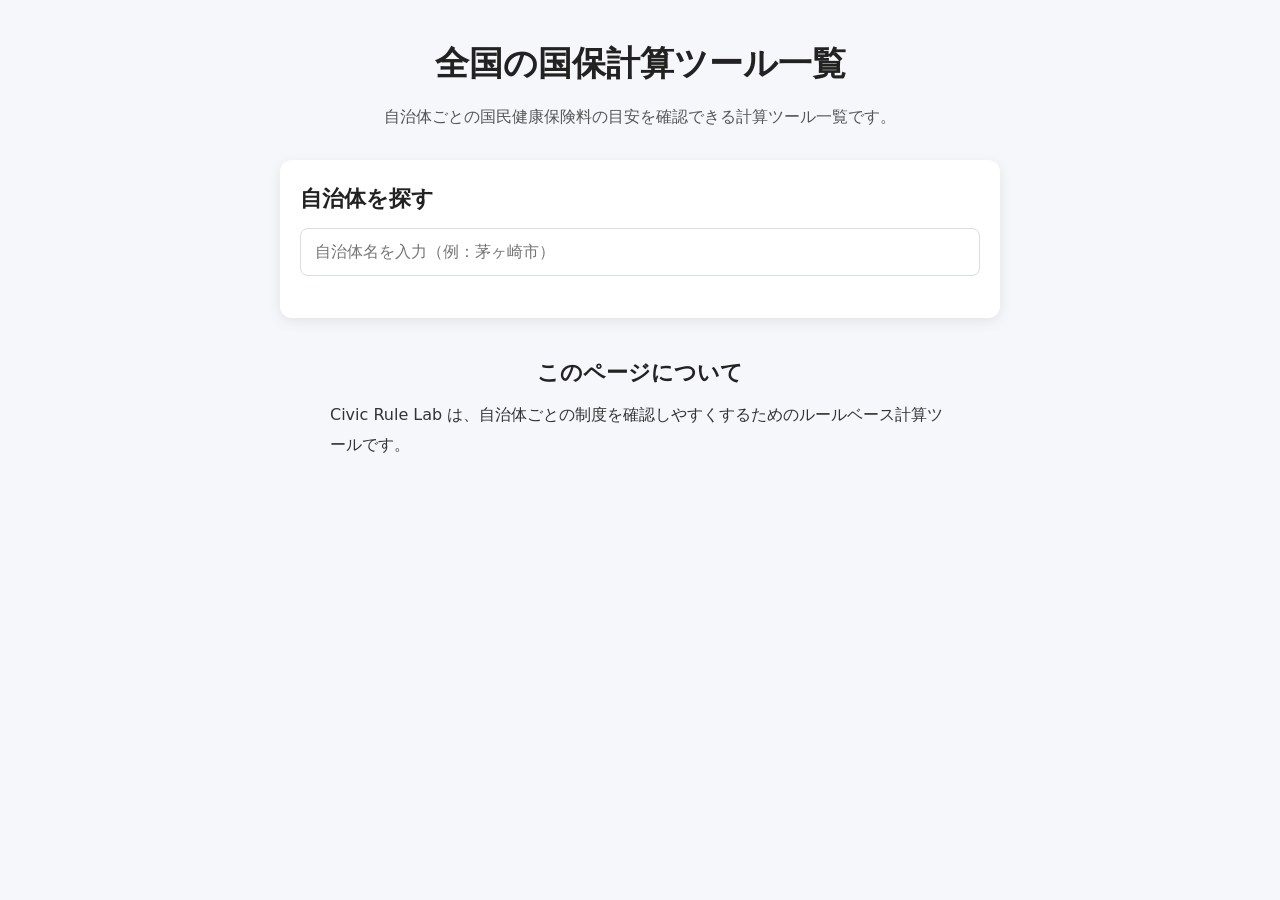
==== index.html @ 44d01774 "Update index.html" ====
<!DOCTYPE html>
<html lang="ja">
<head>
  <meta charset="UTF-8">
  <meta name="viewport" content="width=device-width, initial-scale=1.0">
  <title>全国の国保計算ツール一覧 | Civic Rule Lab</title>

  <style>
    body{
      font-family: system-ui, -apple-system, sans-serif;
      background:#f5f7fb;
      margin:0;
      color:#222;
    }

    .wrap{
      max-width:760px;
      margin:40px auto;
      padding:0 20px 60px;
    }

    h1{
      text-align:center;
      line-height:1.4;
      margin:10px 0 14px;
      font-size:34px;
    }

    .lead{
      max-width:620px;
      margin:0 auto 28px;
      text-align:center;
      line-height:1.9;
      color:#555;
    }

    .card{
      background:#fff;
      border-radius:12px;
      box-shadow:0 4px 14px rgba(0,0,0,0.08);
      padding:24px 20px;
      max-width:680px;
      margin:0 auto 24px;
    }

    .card h2{
      margin:0 0 14px;
      font-size:22px;
    }

    .searchBox{
      width:100%;
      box-sizing:border-box;
      padding:14px;
      border:1px solid #d8dee8;
      border-radius:8px;
      font-size:16px;
    }

    .city-list{
      list-style:none;
      padding:0;
      margin:18px 0 0;
    }

    .city-list li{
      border-top:1px solid #eceff5;
      padding:16px 0;
    }

    .city-list li:first-child{
      border-top:none;
      padding-top:0;
    }

    .city-link{
      display:block;
      text-decoration:none;
      color:inherit;
    }

    .city-name{
      color:#2563eb;
      font-weight:700;
      font-size:18px;
    }

    .city-name.plain{
      color:#222;
    }

    .city-meta{
      margin-top:6px;
      color:#666;
      font-size:14px;
    }

    .section-title{
      max-width:680px;
      margin:40px auto 12px;
      text-align:center;
      font-size:22px;
    }

    .section-text{
      max-width:620px;
      margin:0 auto 28px;
      line-height:1.9;
      color:#333;
    }

    @media (max-width:640px){
      .wrap{
        margin:24px auto;
        padding:0 14px 40px;
      }

      h1{
        font-size:28px;
      }
    }
  </style>
</head>
<body>
  <div class="wrap">

    <h1>全国の国保計算ツール一覧</h1>

    <p class="lead">
      自治体ごとの国民健康保険料の目安を確認できる計算ツール一覧です。
    </p>

    <div class="card">
      <h2>自治体を探す</h2>

      <input
        id="searchBox"
        class="searchBox"
        type="text"
        placeholder="自治体名を入力（例：茅ヶ崎市）"
      >

      <ul id="cityList" class="city-list"></ul>
    </div>

    <h2 class="section-title">このページについて</h2>
    <div class="section-text">
      Civic Rule Lab は、自治体ごとの制度を確認しやすくするためのルールベース計算ツールです。
    </div>

  </div>

  <script src="search.js?v=1"></script>
</body>
</html>
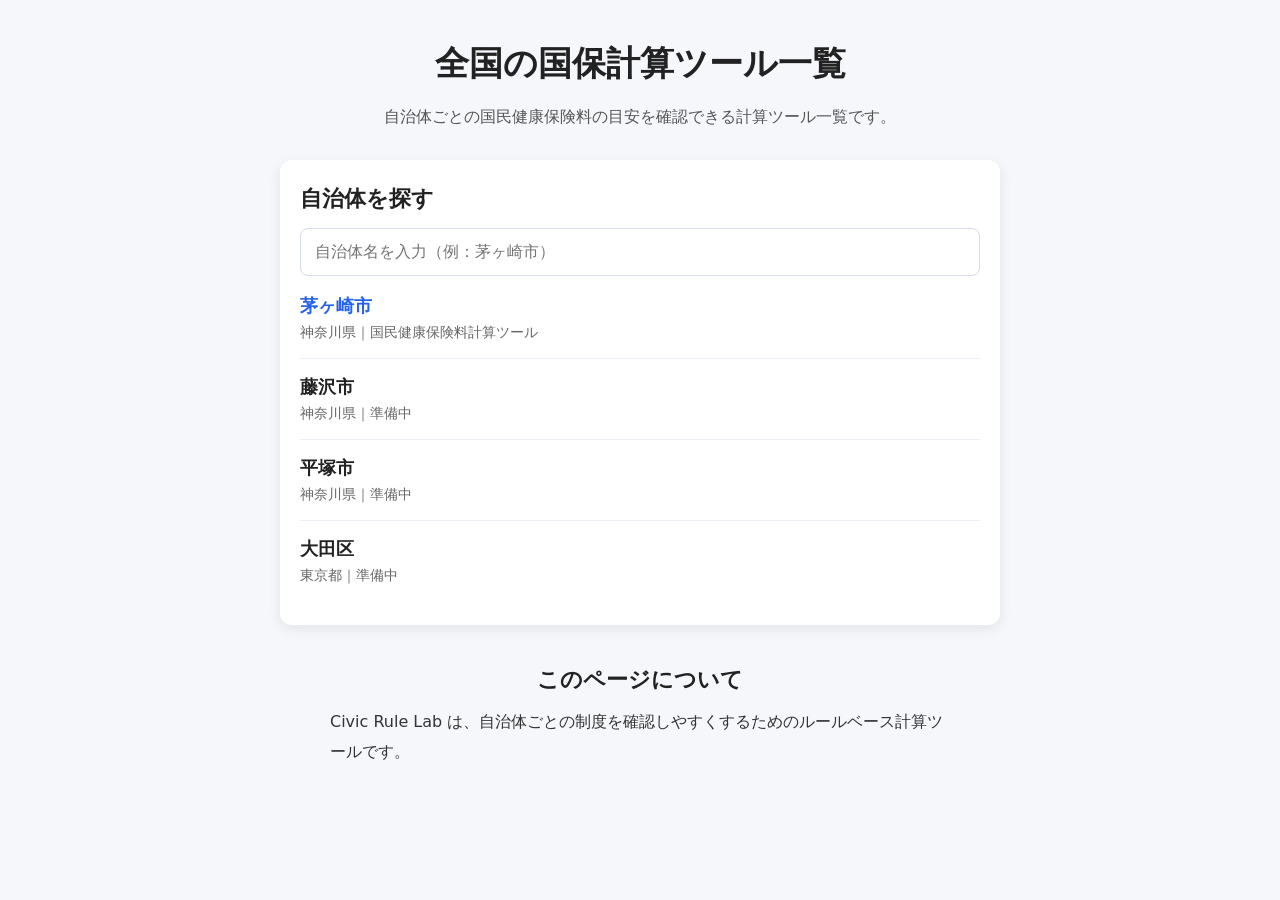
==== commit cab4dedf: "Update index.html" ====
--- a/index.html
+++ b/index.html
@@ -150,6 +150,6 @@
 
   </div>
 
-  <script src="search.js?v=1"></script>
+  <script src="./search.js"></script>
 </body>
 </html>
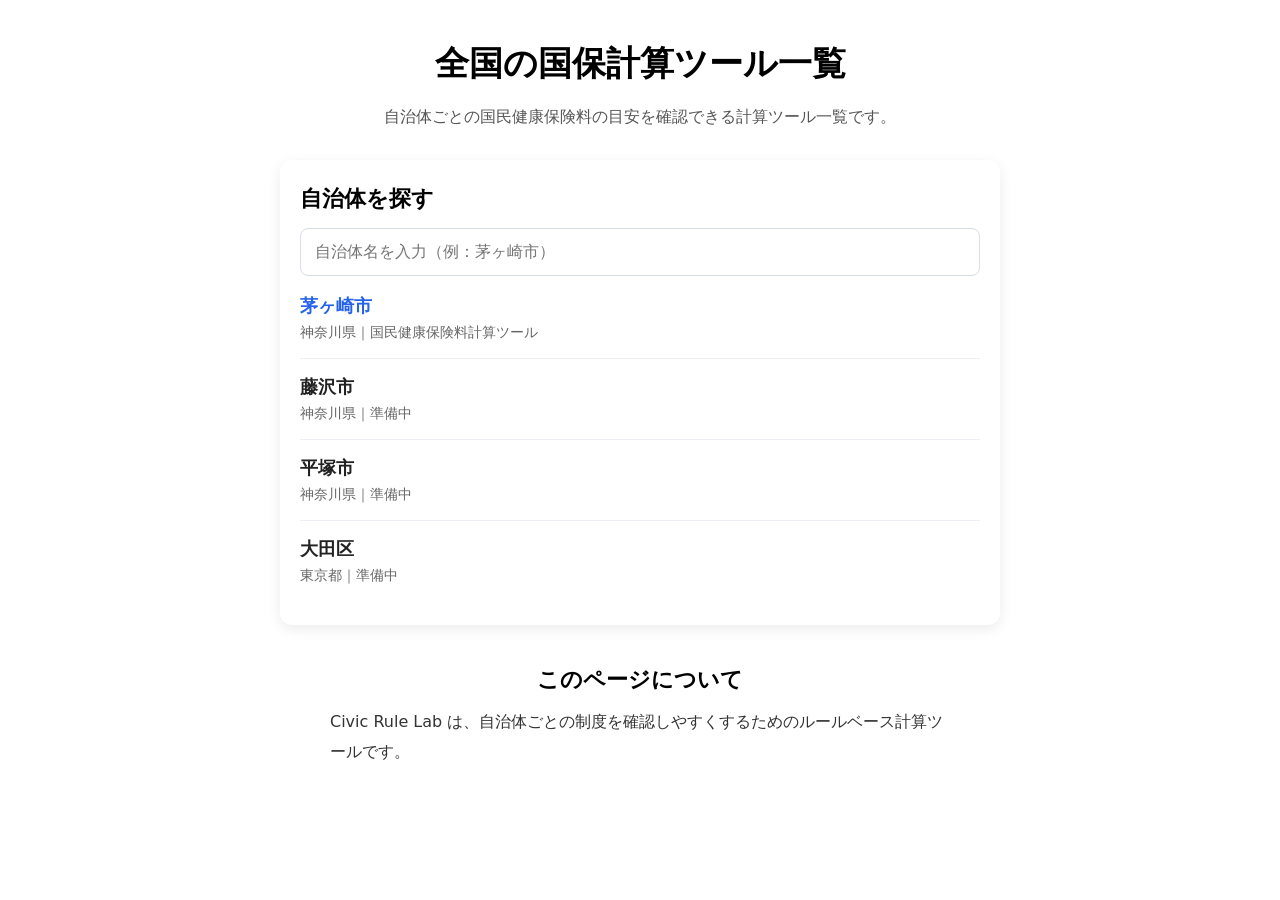
==== commit 70c0cc2a: "Update index.html" ====
--- a/index.html
+++ b/index.html
@@ -8,7 +8,43 @@
   <style>
     body{
       font-family: system-ui, -apple-system, sans-serif;
-      background:#f5f7fb;
+     .city-link{
+  display:block;
+  text-decoration:none;
+  color:inherit;
+  width:100%;
+}
+
+.city-link:visited{
+  color:inherit;
+}
+
+.city-list li{
+  border-top:1px solid #eceff5;
+  padding:16px 0;
+  cursor:pointer;
+body{
+  background:#f5f7fb;
+  margin:0;
+  color:#222;
+}
+
+.city-link{
+  display:block;
+  text-decoration:none;
+  color:inherit;
+  width:100%;
+}
+
+.city-link:visited{
+  color:inherit;
+}
+
+.city-list li{
+  border-top:1px solid #eceff5;
+  padding:16px 0;
+  cursor:pointer;
+}
       margin:0;
       color:#222;
     }
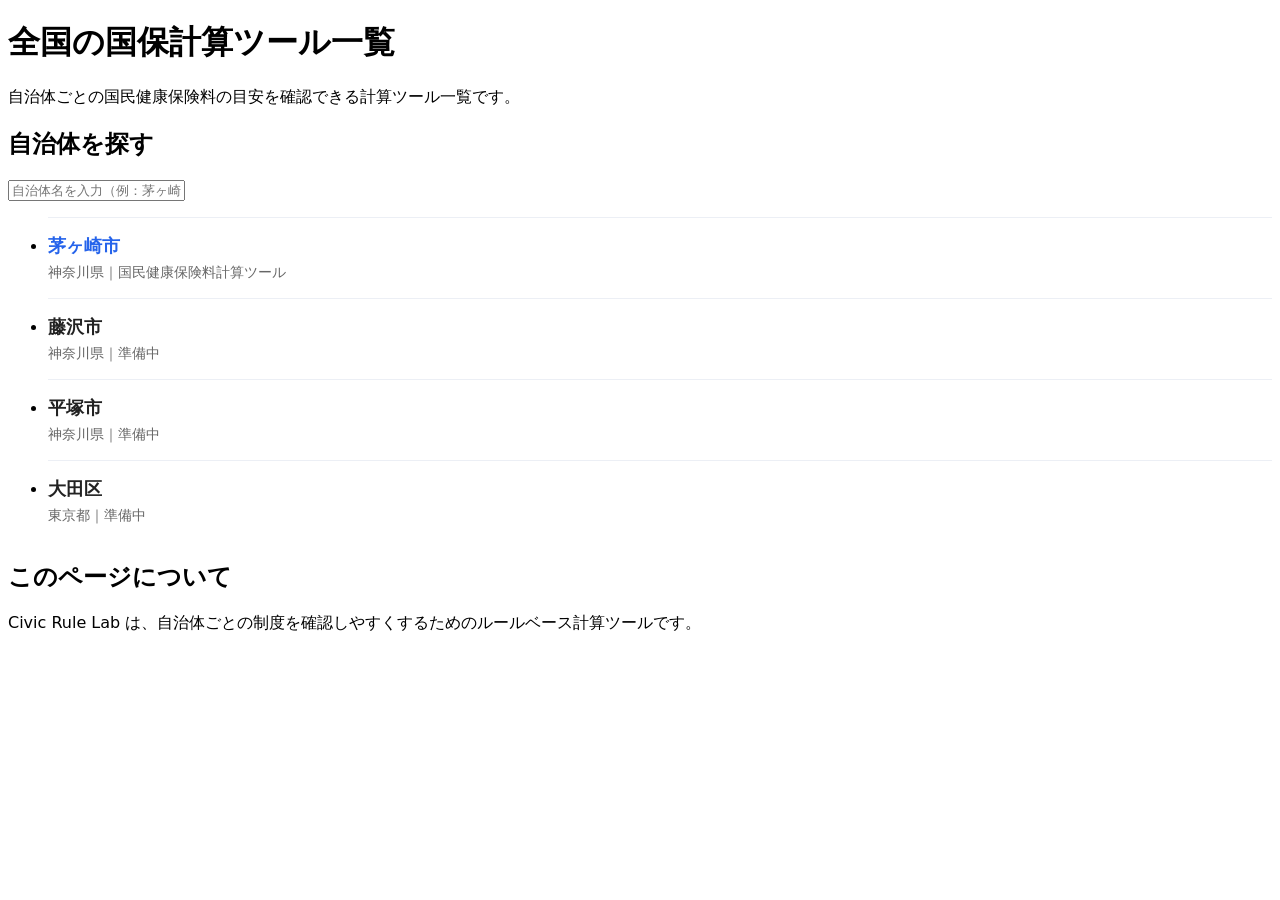
==== commit f978eaf4: "Update index.html" ====
--- a/index.html
+++ b/index.html
@@ -45,9 +45,7 @@
   padding:16px 0;
   cursor:pointer;
 }
-      margin:0;
-      color:#222;
-    }
+      
 
     .wrap{
       max-width:760px;
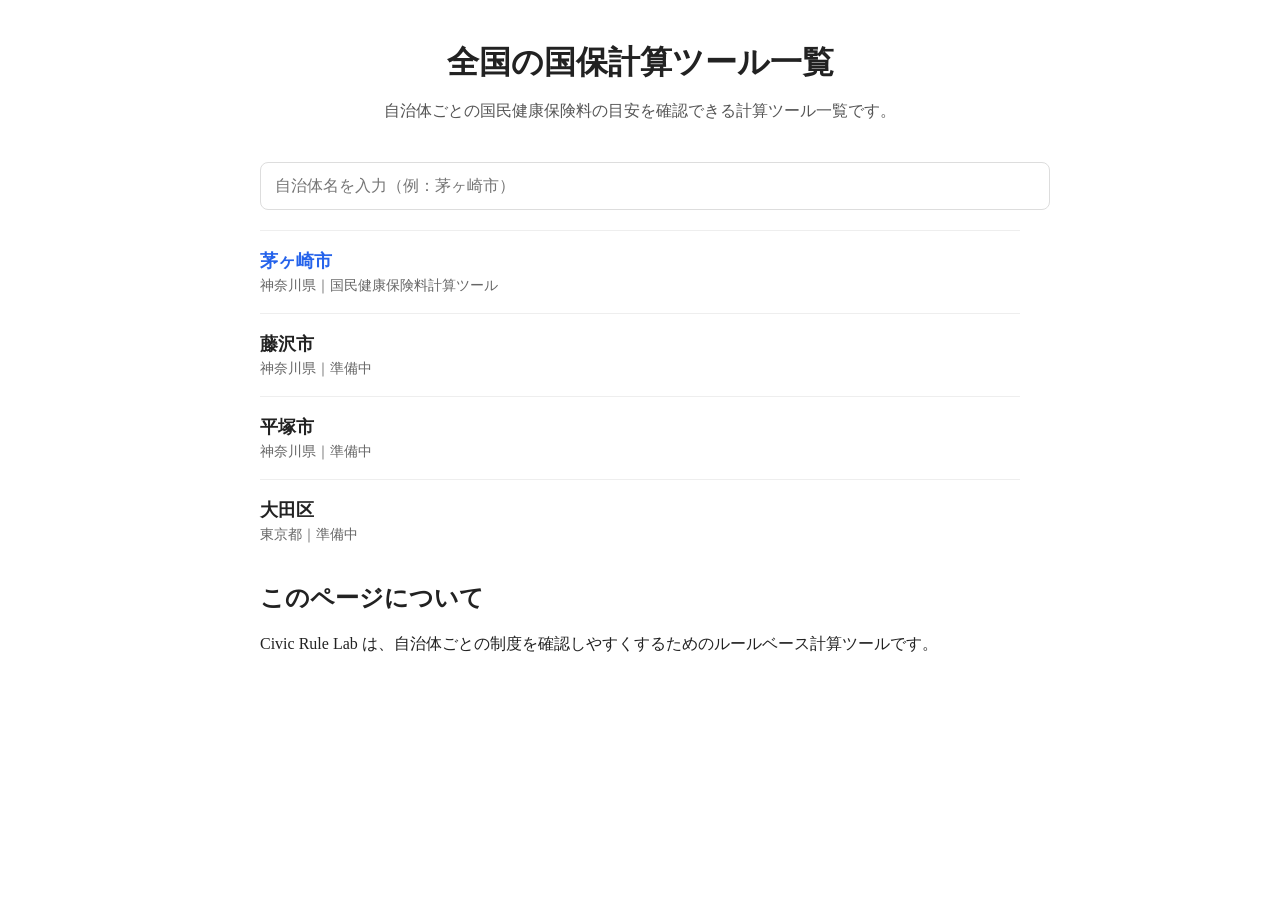
==== commit 2938cb79: "Update index.html" ====
--- a/index.html
+++ b/index.html
@@ -1,189 +1,189 @@
 <!DOCTYPE html>
 <html lang="ja">
 <head>
-  <meta charset="UTF-8">
-  <meta name="viewport" content="width=device-width, initial-scale=1.0">
-  <title>全国の国保計算ツール一覧 | Civic Rule Lab</title>
+<meta charset="UTF-8">
+<meta name="viewport" content="width=device-width, initial-scale=1.0">
 
-  <style>
-    body{
-      font-family: system-ui, -apple-system, sans-serif;
-     .city-link{
-  display:block;
-  text-decoration:none;
-  color:inherit;
-  width:100%;
+<title>全国の国保計算ツール一覧</title>
+
+<style>
+
+body{
+font-family:-apple-system,BlinkMacSystemFont;
+margin:0;
+padding:20px;
+color:#222;
 }
 
-.city-link:visited{
-  color:inherit;
+.wrap{
+max-width:760px;
+margin:auto;
+}
+
+h1{
+font-size:32px;
+text-align:center;
+margin-bottom:10px;
+}
+
+.lead{
+text-align:center;
+color:#555;
+margin-bottom:40px;
+}
+
+.search-box{
+margin-bottom:20px;
+}
+
+.search-box input{
+width:100%;
+padding:14px;
+font-size:16px;
+border-radius:8px;
+border:1px solid #ddd;
+}
+
+.city-list{
+list-style:none;
+padding:0;
+margin:0;
 }
 
 .city-list li{
-  border-top:1px solid #eceff5;
-  padding:16px 0;
-  cursor:pointer;
-body{
-  background:#f5f7fb;
-  margin:0;
-  color:#222;
+padding:18px 0;
+border-top:1px solid #eee;
+cursor:pointer;
 }
 
-.city-link{
-  display:block;
-  text-decoration:none;
-  color:inherit;
-  width:100%;
+.city-name{
+font-size:18px;
+font-weight:600;
+color:#2563eb;
 }
 
-.city-link:visited{
-  color:inherit;
+.city-meta{
+font-size:14px;
+color:#666;
+margin-top:4px;
 }
 
-.city-list li{
-  border-top:1px solid #eceff5;
-  padding:16px 0;
-  cursor:pointer;
+.plain{
+color:#222;
 }
-      
 
-    .wrap{
-      max-width:760px;
-      margin:40px auto;
-      padding:0 20px 60px;
-    }
+</style>
+</head>
 
-    h1{
-      text-align:center;
-      line-height:1.4;
-      margin:10px 0 14px;
-      font-size:34px;
-    }
+<body>
 
-    .lead{
-      max-width:620px;
-      margin:0 auto 28px;
-      text-align:center;
-      line-height:1.9;
-      color:#555;
-    }
+<div class="wrap">
 
-    .card{
-      background:#fff;
-      border-radius:12px;
-      box-shadow:0 4px 14px rgba(0,0,0,0.08);
-      padding:24px 20px;
-      max-width:680px;
-      margin:0 auto 24px;
-    }
+<h1>全国の国保計算ツール一覧</h1>
 
-    .card h2{
-      margin:0 0 14px;
-      font-size:22px;
-    }
+<p class="lead">
+自治体ごとの国民健康保険料の目安を確認できる計算ツール一覧です。
+</p>
 
-    .searchBox{
-      width:100%;
-      box-sizing:border-box;
-      padding:14px;
-      border:1px solid #d8dee8;
-      border-radius:8px;
-      font-size:16px;
-    }
+<div class="search-box">
+<input id="searchBox" placeholder="自治体名を入力（例：茅ヶ崎市）">
+</div>
 
-    .city-list{
-      list-style:none;
-      padding:0;
-      margin:18px 0 0;
-    }
+<ul id="cityList" class="city-list"></ul>
 
-    .city-list li{
-      border-top:1px solid #eceff5;
-      padding:16px 0;
-    }
+<h2>このページについて</h2>
 
-    .city-list li:first-child{
-      border-top:none;
-      padding-top:0;
-    }
+<p>
+Civic Rule Lab は、自治体ごとの制度を確認しやすくするためのルールベース計算ツールです。
+</p>
 
-    .city-link{
-      display:block;
-      text-decoration:none;
-      color:inherit;
-    }
+</div>
 
-    .city-name{
-      color:#2563eb;
-      font-weight:700;
-      font-size:18px;
-    }
+<script>
 
-    .city-name.plain{
-      color:#222;
-    }
+const municipalities = [
 
-    .city-meta{
-      margin-top:6px;
-      color:#666;
-      font-size:14px;
-    }
+{
+cityName:"茅ヶ崎市",
+prefecture:"神奈川県",
+file:"chigasaki-kokuho.html",
+status:"active"
+},
 
-    .section-title{
-      max-width:680px;
-      margin:40px auto 12px;
-      text-align:center;
-      font-size:22px;
-    }
+{
+cityName:"藤沢市",
+prefecture:"神奈川県",
+file:"",
+status:"planned"
+},
 
-    .section-text{
-      max-width:620px;
-      margin:0 auto 28px;
-      line-height:1.9;
-      color:#333;
-    }
+{
+cityName:"平塚市",
+prefecture:"神奈川県",
+file:"",
+status:"planned"
+},
 
-    @media (max-width:640px){
-      .wrap{
-        margin:24px auto;
-        padding:0 14px 40px;
-      }
+{
+cityName:"大田区",
+prefecture:"東京都",
+file:"",
+status:"planned"
+}
 
-      h1{
-        font-size:28px;
-      }
-    }
-  </style>
-</head>
-<body>
-  <div class="wrap">
+];
 
-    <h1>全国の国保計算ツール一覧</h1>
+const searchBox=document.getElementById("searchBox");
+const cityList=document.getElementById("cityList");
 
-    <p class="lead">
-      自治体ごとの国民健康保険料の目安を確認できる計算ツール一覧です。
-    </p>
+function renderList(keyword=""){
 
-    <div class="card">
-      <h2>自治体を探す</h2>
+const q=keyword.trim().toLowerCase();
 
-      <input
-        id="searchBox"
-        class="searchBox"
-        type="text"
-        placeholder="自治体名を入力（例：茅ヶ崎市）"
-      >
+cityList.innerHTML="";
 
-      <ul id="cityList" class="city-list"></ul>
-    </div>
+municipalities
+.filter(city=>{
+const text=(city.cityName+city.prefecture).toLowerCase();
+return text.includes(q);
+})
+.forEach(city=>{
 
-    <h2 class="section-title">このページについて</h2>
-    <div class="section-text">
-      Civic Rule Lab は、自治体ごとの制度を確認しやすくするためのルールベース計算ツールです。
-    </div>
+const li=document.createElement("li");
 
-  </div>
+if(city.status==="active"){
 
-  <script src="./search.js"></script>
+li.innerHTML=`
+<div class="city-name">${city.cityName}</div>
+<div class="city-meta">${city.prefecture}｜国民健康保険料計算ツール</div>
+`;
+
+li.addEventListener("click",()=>{
+window.location.href=city.file;
+});
+
+}else{
+
+li.innerHTML=`
+<div class="city-name plain">${city.cityName}</div>
+<div class="city-meta">${city.prefecture}｜準備中</div>
+`;
+
+}
+
+cityList.appendChild(li);
+
+});
+
+}
+
+searchBox.addEventListener("input",()=>{
+renderList(searchBox.value);
+});
+
+renderList();
+
+</script>
+
 </body>
 </html>
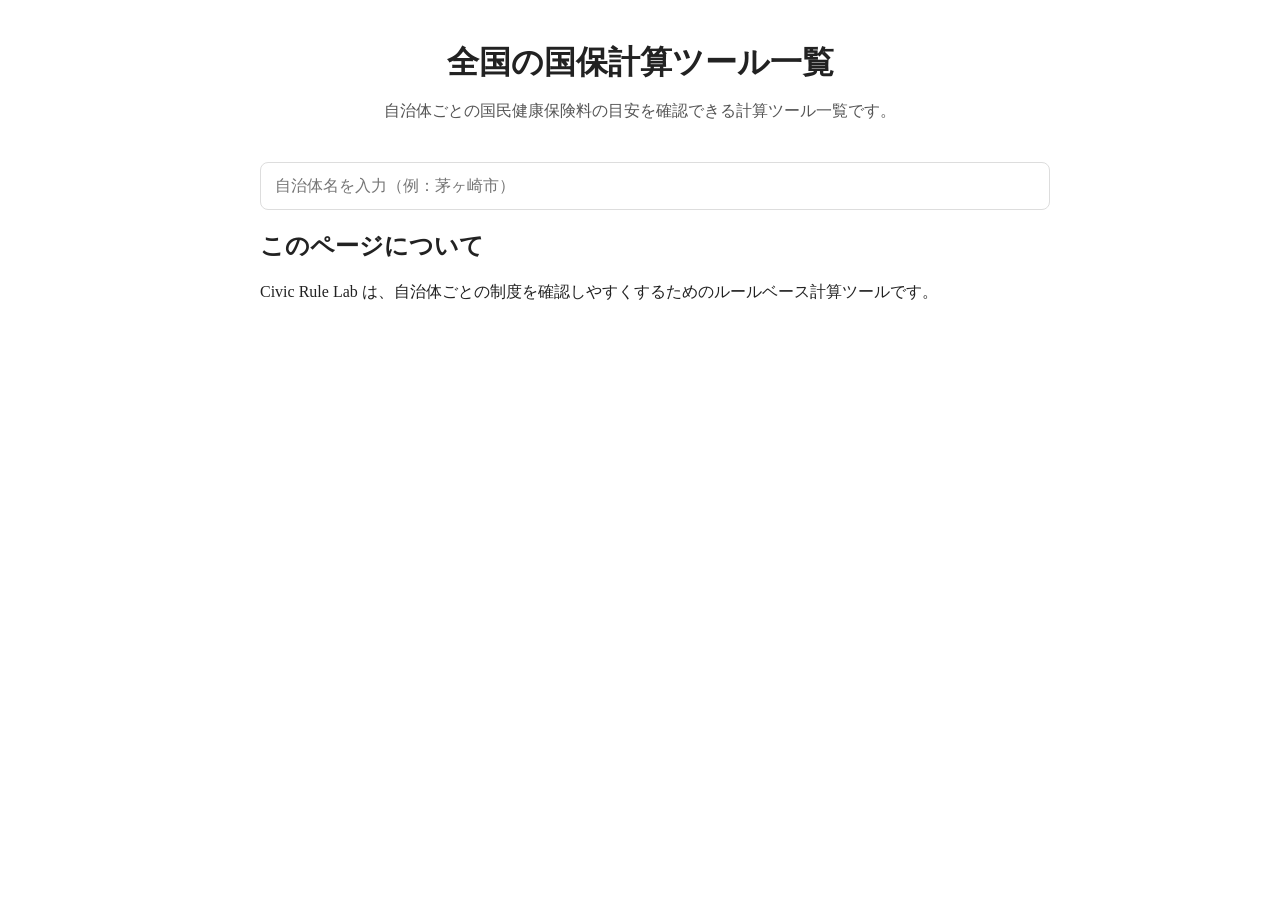
==== commit 81edf59f: "Update index.html" ====
--- a/index.html
+++ b/index.html
@@ -183,7 +183,7 @@
 
 renderList();
 
-</script>
+<script src="search.js"></script>
 
 </body>
 </html>
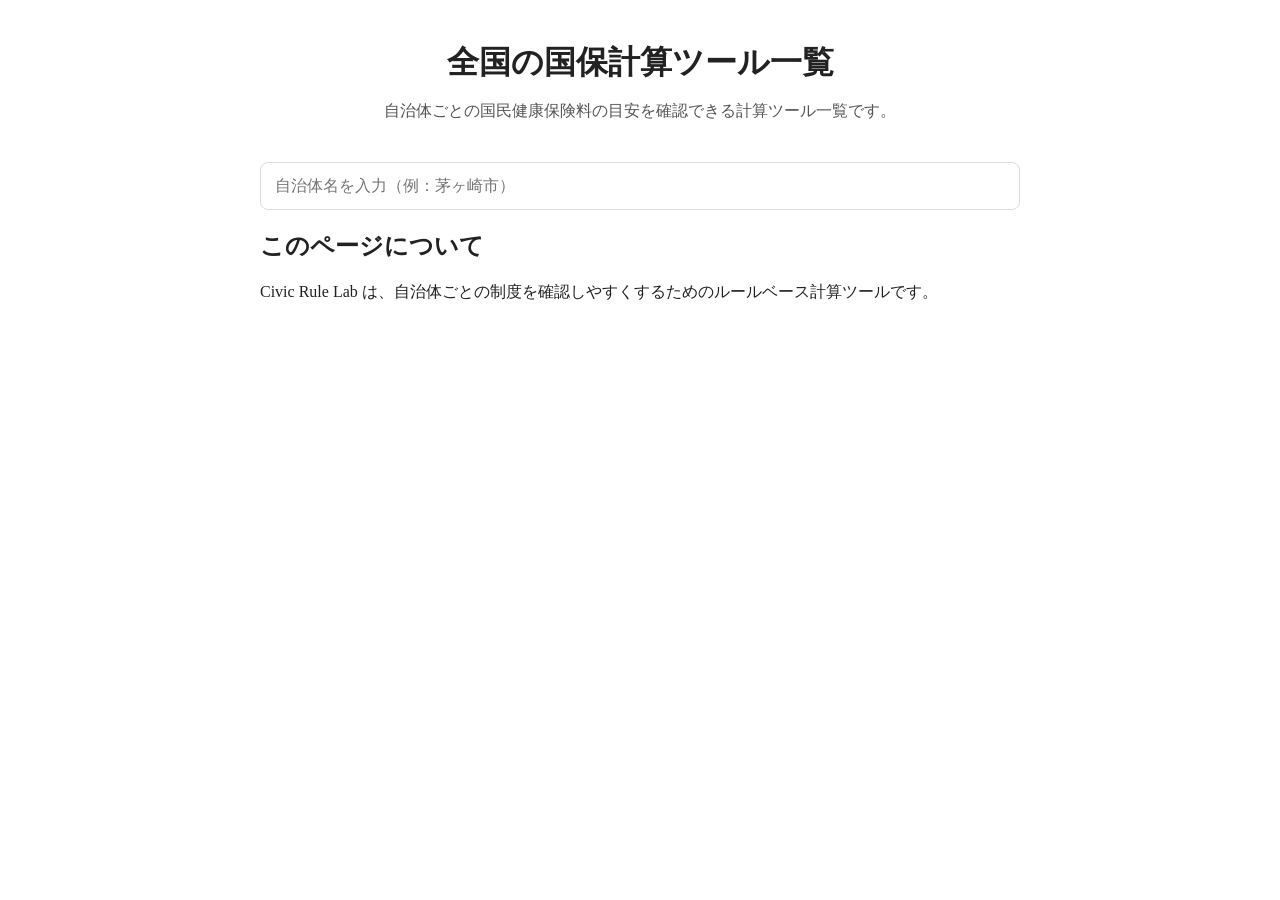
==== commit 6752e26e: "Update index.html" ====
--- a/index.html
+++ b/index.html
@@ -37,11 +37,12 @@
 }
 
 .search-box input{
-width:100%;
-padding:14px;
-font-size:16px;
-border-radius:8px;
-border:1px solid #ddd;
+  width:100%;
+  box-sizing:border-box;
+  padding:14px;
+  font-size:16px;
+  border-radius:8px;
+  border:1px solid #ddd;
 }
 
 .city-list{
